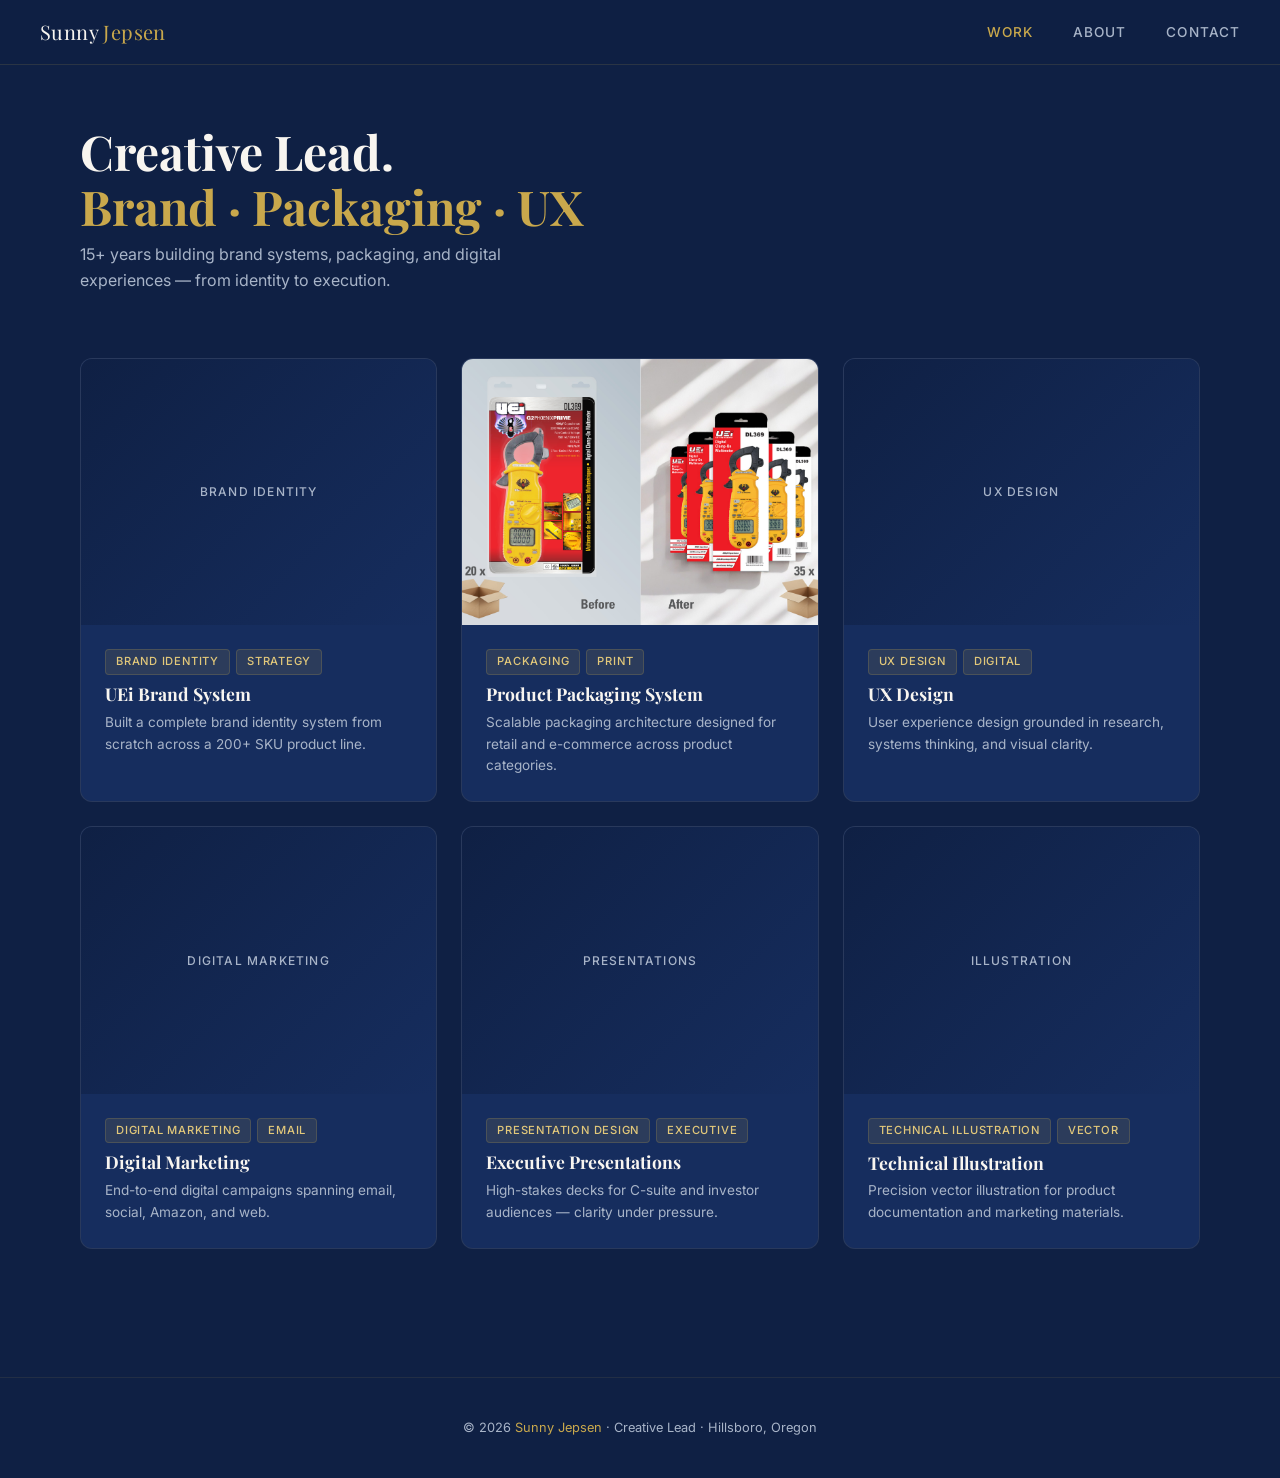
==== index.html @ 49282f58 "Add Packaging case study page and update homepage card" ====
<!DOCTYPE html>
<html lang="en">
<head>
  <meta charset="UTF-8" />
  <meta name="viewport" content="width=device-width, initial-scale=1.0" />
  <title>Sunny Jepsen — Creative Lead</title>
  <meta name="description" content="Portfolio of Sunny Jepsen, Creative Lead with 15+ years in brand identity, packaging, UX, and marketing design." />

  <!-- Fonts -->
  <link rel="preconnect" href="https://fonts.googleapis.com" />
  <link rel="preconnect" href="https://fonts.gstatic.com" crossorigin />
  <link href="https://fonts.googleapis.com/css2?family=Inter:wght@400;500;600&family=Playfair+Display:wght@700&display=swap" rel="stylesheet" />

  <!-- Styles -->
  <link rel="stylesheet" href="css/reset.css" />
  <link rel="stylesheet" href="css/style.css" />
</head>
<body>

  <!-- NAV -->
  <nav>
    <a href="index.html" class="nav-logo">Sunny <span>Jepsen</span></a>
    <ul class="nav-links">
      <li><a href="index.html" class="active">Work</a></li>
      <li><a href="about.html">About</a></li>
      <li><a href="contact.html">Contact</a></li>
    </ul>
  </nav>

  <main>

    <!-- PAGE HEADER -->
    <div class="page-header">
      <h1>Creative Lead.<br /><span>Brand · Packaging · UX</span></h1>
      <p>15+ years building brand systems, packaging, and digital experiences — from identity to execution.</p>
    </div>

    <!-- WORK GRID -->
    <div class="work-grid">

      <!-- Card 1 -->
      <a class="card" href="work/brand-identity.html">
        <div class="card-image placeholder" data-label="Brand Identity"></div>
        <div class="card-body">
          <div class="card-tags">
            <span class="tag">Brand Identity</span>
            <span class="tag">Strategy</span>
          </div>
          <h2 class="card-title">UEi Brand System</h2>
          <p class="card-desc">Built a complete brand identity system from scratch across a 200+ SKU product line.</p>
        </div>
      </a>

      <!-- Card 2 -->
      <a class="card" href="work/packaging.html">
        <div class="card-image">
  <img src="images/packaging/before-after.jpg" alt="UEi Product Packaging System" />
</div>
        <div class="card-body">
          <div class="card-tags">
            <span class="tag">Packaging</span>
            <span class="tag">Print</span>
          </div>
          <h2 class="card-title">Product Packaging System</h2>
          <p class="card-desc">Scalable packaging architecture designed for retail and e-commerce across product categories.</p>
        </div>
      </a>

      <!-- Card 3 -->
      <a class="card" href="work/ux-design.html">
        <div class="card-image placeholder" data-label="UX Design"></div>
        <div class="card-body">
          <div class="card-tags">
            <span class="tag">UX Design</span>
            <span class="tag">Digital</span>
          </div>
          <h2 class="card-title">UX Design</h2>
          <p class="card-desc">User experience design grounded in research, systems thinking, and visual clarity.</p>
        </div>
      </a>

      <!-- Card 4 -->
      <a class="card" href="work/digital-marketing.html">
        <div class="card-image placeholder" data-label="Digital Marketing"></div>
        <div class="card-body">
          <div class="card-tags">
            <span class="tag">Digital Marketing</span>
            <span class="tag">Email</span>
          </div>
          <h2 class="card-title">Digital Marketing</h2>
          <p class="card-desc">End-to-end digital campaigns spanning email, social, Amazon, and web.</p>
        </div>
      </a>

      <!-- Card 5 -->
      <a class="card" href="work/presentations.html">
        <div class="card-image placeholder" data-label="Presentations"></div>
        <div class="card-body">
          <div class="card-tags">
            <span class="tag">Presentation Design</span>
            <span class="tag">Executive</span>
          </div>
          <h2 class="card-title">Executive Presentations</h2>
          <p class="card-desc">High-stakes decks for C-suite and investor audiences — clarity under pressure.</p>
        </div>
      </a>

      <!-- Card 6 -->
      <a class="card" href="work/illustration.html">
        <div class="card-image placeholder" data-label="Illustration"></div>
        <div class="card-body">
          <div class="card-tags">
            <span class="tag">Technical Illustration</span>
            <span class="tag">Vector</span>
          </div>
          <h2 class="card-title">Technical Illustration</h2>
          <p class="card-desc">Precision vector illustration for product documentation and marketing materials.</p>
        </div>
      </a>

    </div>
  </main>

  <footer>
    <p>© 2026 <span>Sunny Jepsen</span> · Creative Lead · Hillsboro, Oregon</p>
  </footer>

  <script src="js/main.js"></script>
</body>
</html>
---- css/style.css ----
/* ── DESIGN TOKENS ── */
:root {
  --navy:      #0f2044;
  --navy-mid:  #162d5e;
  --gold:      #c9a84c;
  --gold-light:#e2c87a;
  --warm:      #f8f5f0;
  --warm-dark: #ede8e1;
  --white:     #ffffff;
  --text-primary:   #f8f5f0;
  --text-secondary: #a8b4c8;
  --text-dark:      #0f2044;

  --font-sans: 'Inter', system-ui, sans-serif;
  --font-display: 'Playfair Display', Georgia, serif;

  --space-xs:  0.5rem;
  --space-sm:  1rem;
  --space-md:  1.5rem;
  --space-lg:  2.5rem;
  --space-xl:  4rem;

  --radius-sm: 4px;
  --radius-md: 8px;
  --radius-lg: 12px;

  --transition: 0.25s ease;
  --max-width: 1200px;
}

/* ── BASE ── */
body {
  font-family: var(--font-sans);
  background-color: var(--navy);
  color: var(--text-primary);
  line-height: 1.6;
}

/* ── NAV ── */
nav {
  position: fixed;
  top: 0;
  left: 0;
  right: 0;
  z-index: 100;
  display: flex;
  align-items: center;
  justify-content: space-between;
  padding: var(--space-sm) var(--space-lg);
  background: rgba(15, 32, 68, 0.92);
  backdrop-filter: blur(12px);
  border-bottom: 1px solid rgba(201, 168, 76, 0.15);
}

.nav-logo {
  font-family: var(--font-display);
  font-size: 1.25rem;
  color: var(--warm);
  letter-spacing: 0.02em;
}

.nav-logo span {
  color: var(--gold);
}

.nav-links {
  display: flex;
  gap: var(--space-lg);
}

.nav-links a {
  font-size: 0.85rem;
  font-weight: 500;
  letter-spacing: 0.08em;
  text-transform: uppercase;
  color: var(--text-secondary);
  transition: color var(--transition);
}

.nav-links a:hover,
.nav-links a.active {
  color: var(--gold);
}

/* ── PAGE WRAPPER ── */
main {
  max-width: var(--max-width);
  margin: 0 auto;
  padding: calc(var(--space-xl) + 60px) var(--space-lg) var(--space-xl);
}

/* ── PAGE HEADER ── */
.page-header {
  margin-bottom: var(--space-xl);
}

.page-header h1 {
  font-family: var(--font-display);
  font-size: clamp(2rem, 4vw, 3rem);
  font-weight: 700;
  color: var(--warm);
  line-height: 1.15;
  margin-bottom: var(--space-xs);
}

.page-header h1 span {
  color: var(--gold);
}

.page-header p {
  font-size: 1rem;
  color: var(--text-secondary);
  max-width: 480px;
}

/* ── WORK GRID ── */
.work-grid {
  display: grid;
  grid-template-columns: repeat(3, 1fr);
  gap: var(--space-md);
}

/* ── PROJECT CARD ── */
.card {
  background: var(--navy-mid);
  border-radius: var(--radius-lg);
  overflow: hidden;
  border: 1px solid rgba(201, 168, 76, 0.1);
  transition: transform var(--transition), border-color var(--transition), box-shadow var(--transition);
  cursor: pointer;
}

.card:hover {
  transform: translateY(-4px);
  border-color: rgba(201, 168, 76, 0.4);
  box-shadow: 0 12px 32px rgba(0, 0, 0, 0.3);
}

.card-image {
  width: 100%;
  aspect-ratio: 4 / 3;
  background: var(--navy);
  overflow: hidden;
}

.card-image img {
  width: 100%;
  height: 100%;
  object-fit: cover;
  transition: transform 0.4s ease;
}

.card:hover .card-image img {
  transform: scale(1.04);
}

/* placeholder when no image yet */
.card-image.placeholder {
  display: flex;
  align-items: center;
  justify-content: center;
  background: linear-gradient(135deg, var(--navy) 0%, var(--navy-mid) 100%);
}

.card-image.placeholder::after {
  content: attr(data-label);
  font-size: 0.75rem;
  font-weight: 500;
  letter-spacing: 0.1em;
  text-transform: uppercase;
  color: var(--text-secondary);
}

.card-body {
  padding: var(--space-md);
}

.card-tags {
  display: flex;
  flex-wrap: wrap;
  gap: 6px;
  margin-bottom: var(--space-xs);
}

.tag {
  font-size: 0.7rem;
  font-weight: 500;
  letter-spacing: 0.07em;
  text-transform: uppercase;
  padding: 3px 10px;
  border-radius: var(--radius-sm);
  background: rgba(201, 168, 76, 0.12);
  color: var(--gold-light);
  border: 1px solid rgba(201, 168, 76, 0.2);
}

.card-title {
  font-family: var(--font-display);
  font-size: 1.1rem;
  font-weight: 700;
  color: var(--warm);
  margin-bottom: 6px;
  line-height: 1.3;
}

.card-desc {
  font-size: 0.85rem;
  color: var(--text-secondary);
  line-height: 1.6;
}

/* ── FOOTER ── */
footer {
  text-align: center;
  padding: var(--space-lg);
  font-size: 0.8rem;
  color: var(--text-secondary);
  border-top: 1px solid rgba(201, 168, 76, 0.1);
  margin-top: var(--space-xl);
}

footer span {
  color: var(--gold);
}

/* ── RESPONSIVE ── */
@media (max-width: 900px) {
  .work-grid {
    grid-template-columns: repeat(2, 1fr);
  }
}

@media (max-width: 580px) {
  .work-grid {
    grid-template-columns: 1fr;
  }

  nav {
    padding: var(--space-sm);
  }

  .nav-links {
    gap: var(--space-md);
  }

  main {
    padding-left: var(--space-sm);
    padding-right: var(--space-sm);
  }
}
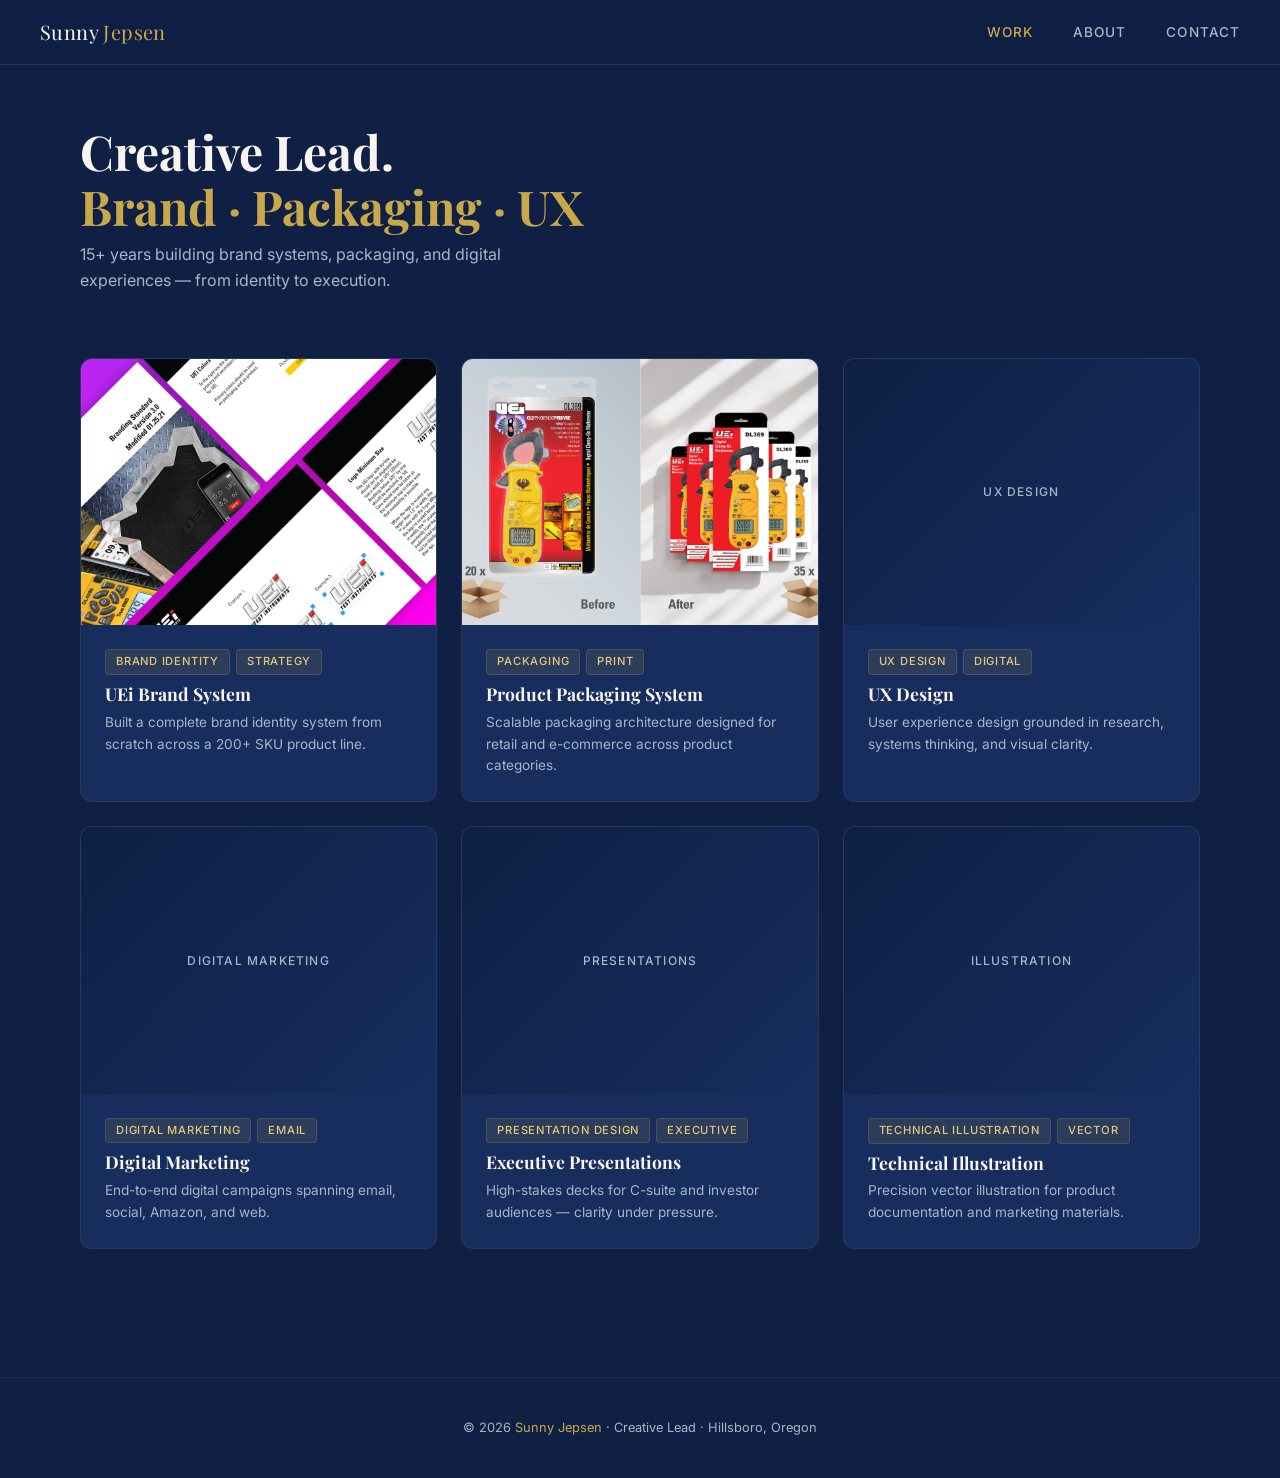
==== commit 0c57d1df: "Add Brand System case study and update homepage card" ====
--- a/index.html
+++ b/index.html
@@ -40,7 +40,9 @@
 
       <!-- Card 1 -->
       <a class="card" href="work/brand-identity.html">
-        <div class="card-image placeholder" data-label="Brand Identity"></div>
+        <div class="card-image">
+  <img src="images/brand/guidelines-cover.jpg" alt="UEi Brand System" />
+</div>
         <div class="card-body">
           <div class="card-tags">
             <span class="tag">Brand Identity</span>
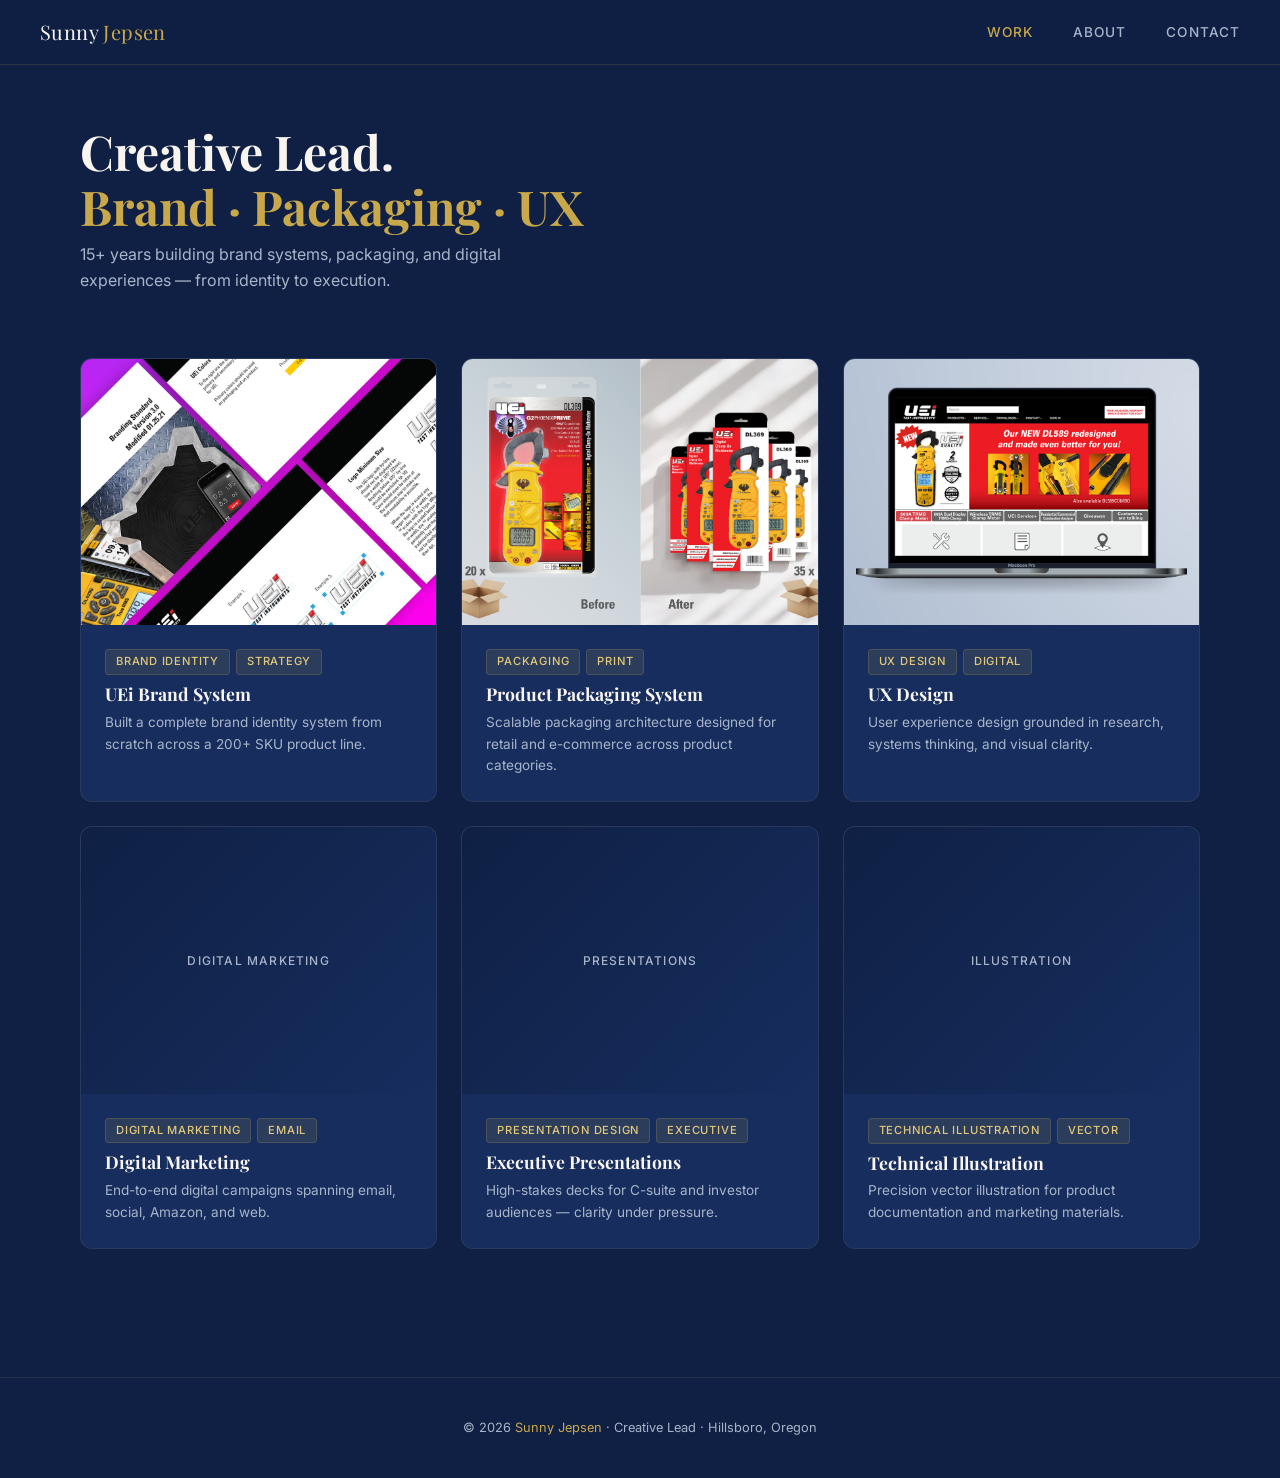
==== commit 18b4b182: "Add UX Design case study and update homepage card" ====
--- a/index.html
+++ b/index.html
@@ -70,7 +70,9 @@
 
       <!-- Card 3 -->
       <a class="card" href="work/ux-design.html">
-        <div class="card-image placeholder" data-label="UX Design"></div>
+        <div class="card-image">
+  <img src="images/ux/uei-homepage.png" alt="UX Design — UEi Website Redesign" />
+</div>
         <div class="card-body">
           <div class="card-tags">
             <span class="tag">UX Design</span>
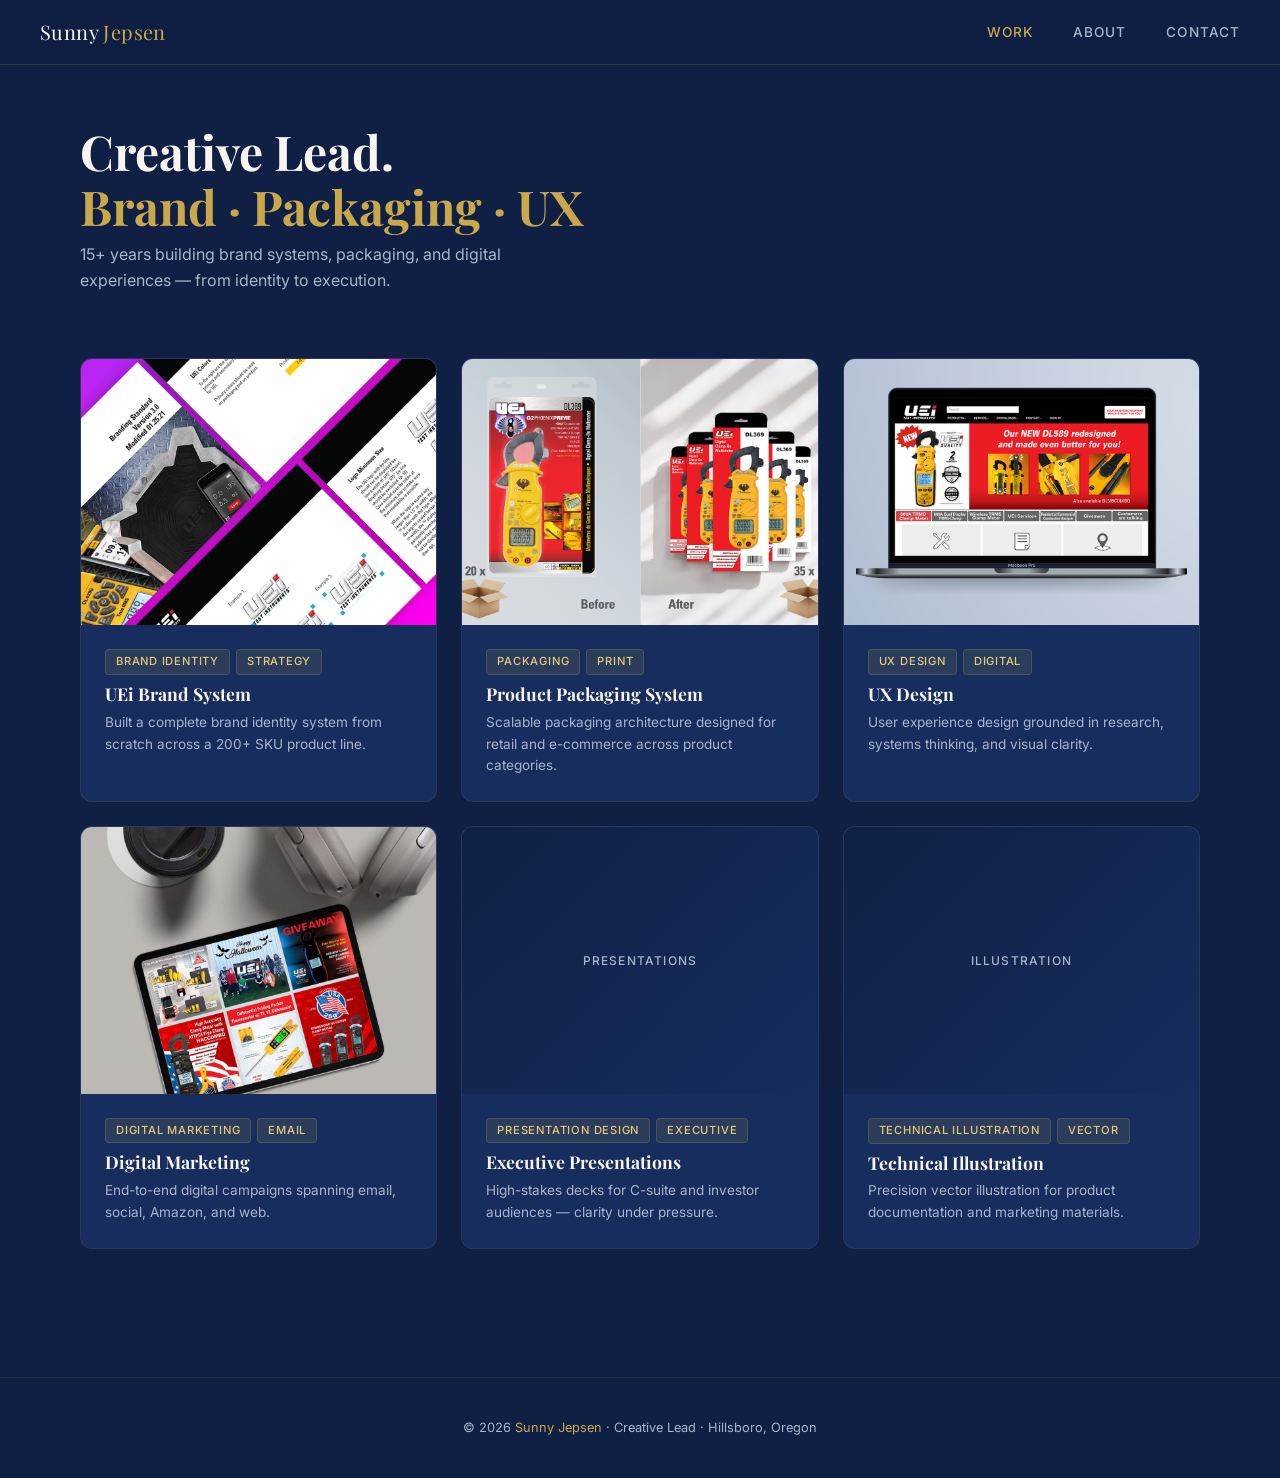
==== commit 5c00e58b: "Add Digital Marketing case study and update homepage card" ====
--- a/index.html
+++ b/index.html
@@ -85,7 +85,9 @@
 
       <!-- Card 4 -->
       <a class="card" href="work/digital-marketing.html">
-        <div class="card-image placeholder" data-label="Digital Marketing"></div>
+        <div class="card-image">
+  <img src="images/marketing/social-media.jpg" alt="Digital Marketing — UEi Social Media and Campaigns" />
+</div>
         <div class="card-body">
           <div class="card-tags">
             <span class="tag">Digital Marketing</span>
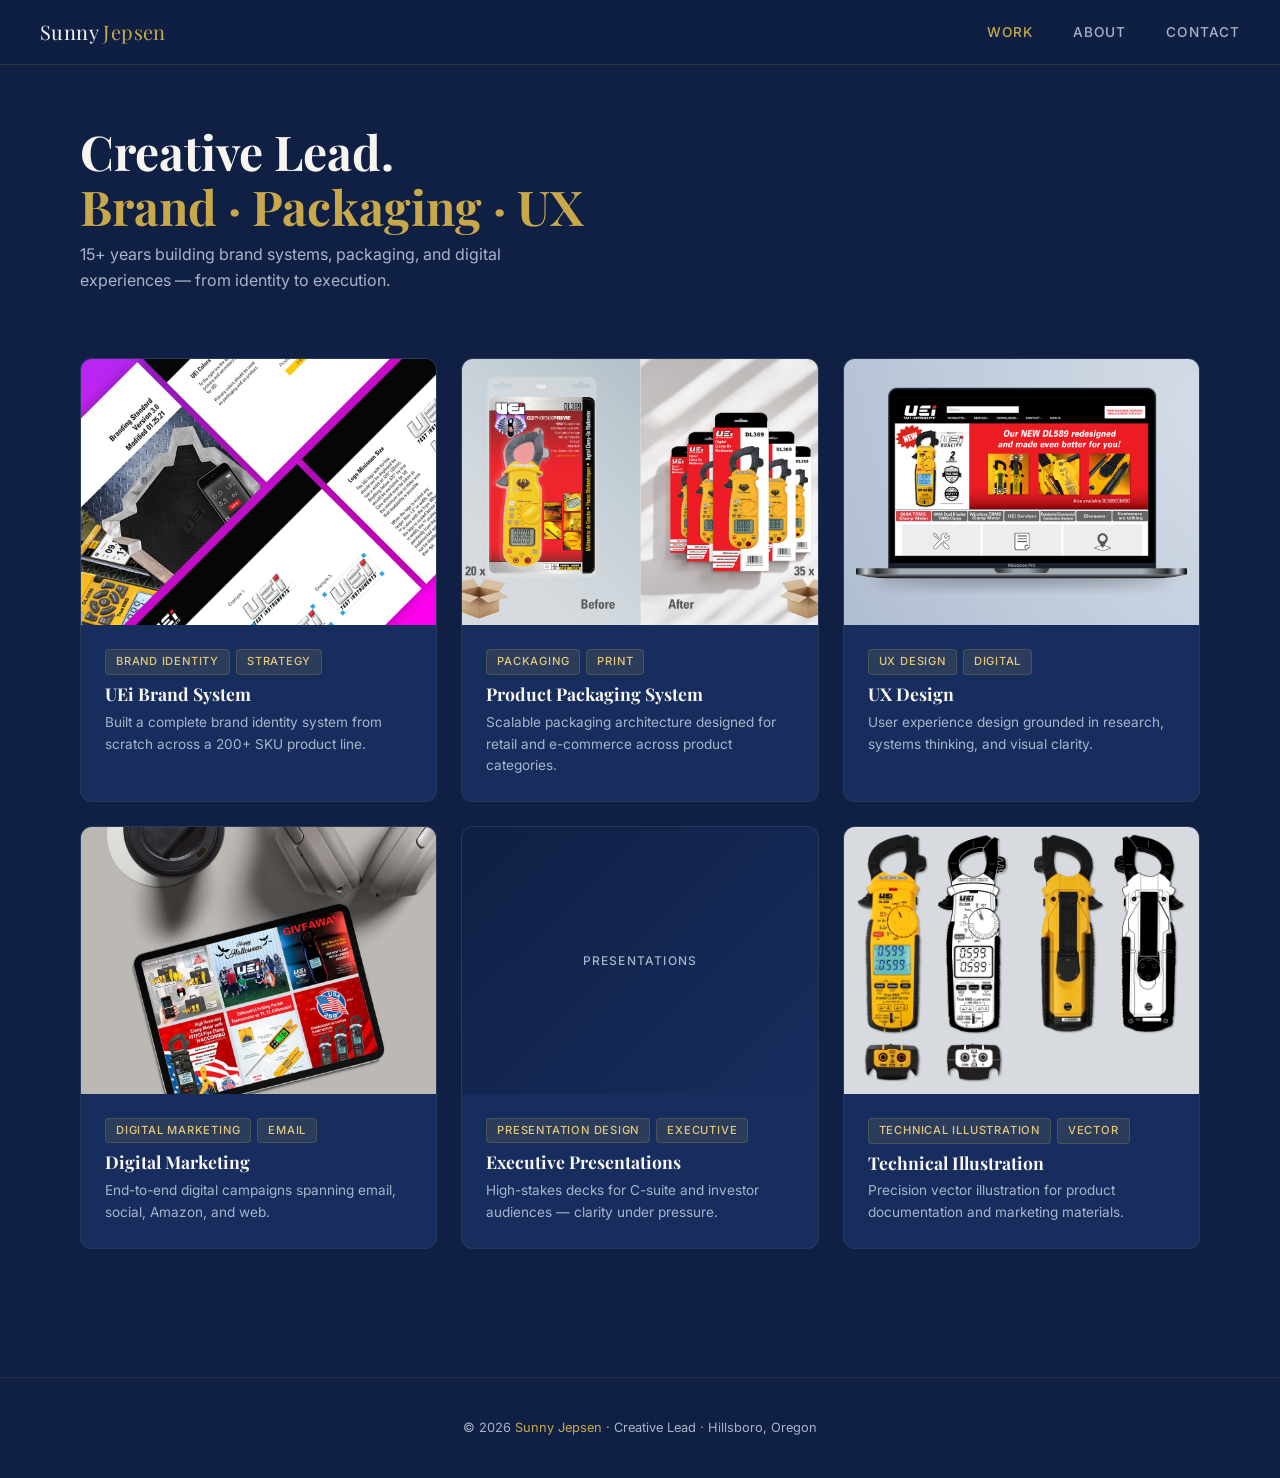
==== commit 782ea2cd: "Add Technical Illustration case study and update homepage card" ====
--- a/index.html
+++ b/index.html
@@ -113,7 +113,9 @@
 
       <!-- Card 6 -->
       <a class="card" href="work/illustration.html">
-        <div class="card-image placeholder" data-label="Illustration"></div>
+        <div class="card-image">
+  <img src="images/illustration/before-after.jpg" alt="Technical Illustration — UEi Product Manuals and Diagrams" />
+</div>
         <div class="card-body">
           <div class="card-tags">
             <span class="tag">Technical Illustration</span>
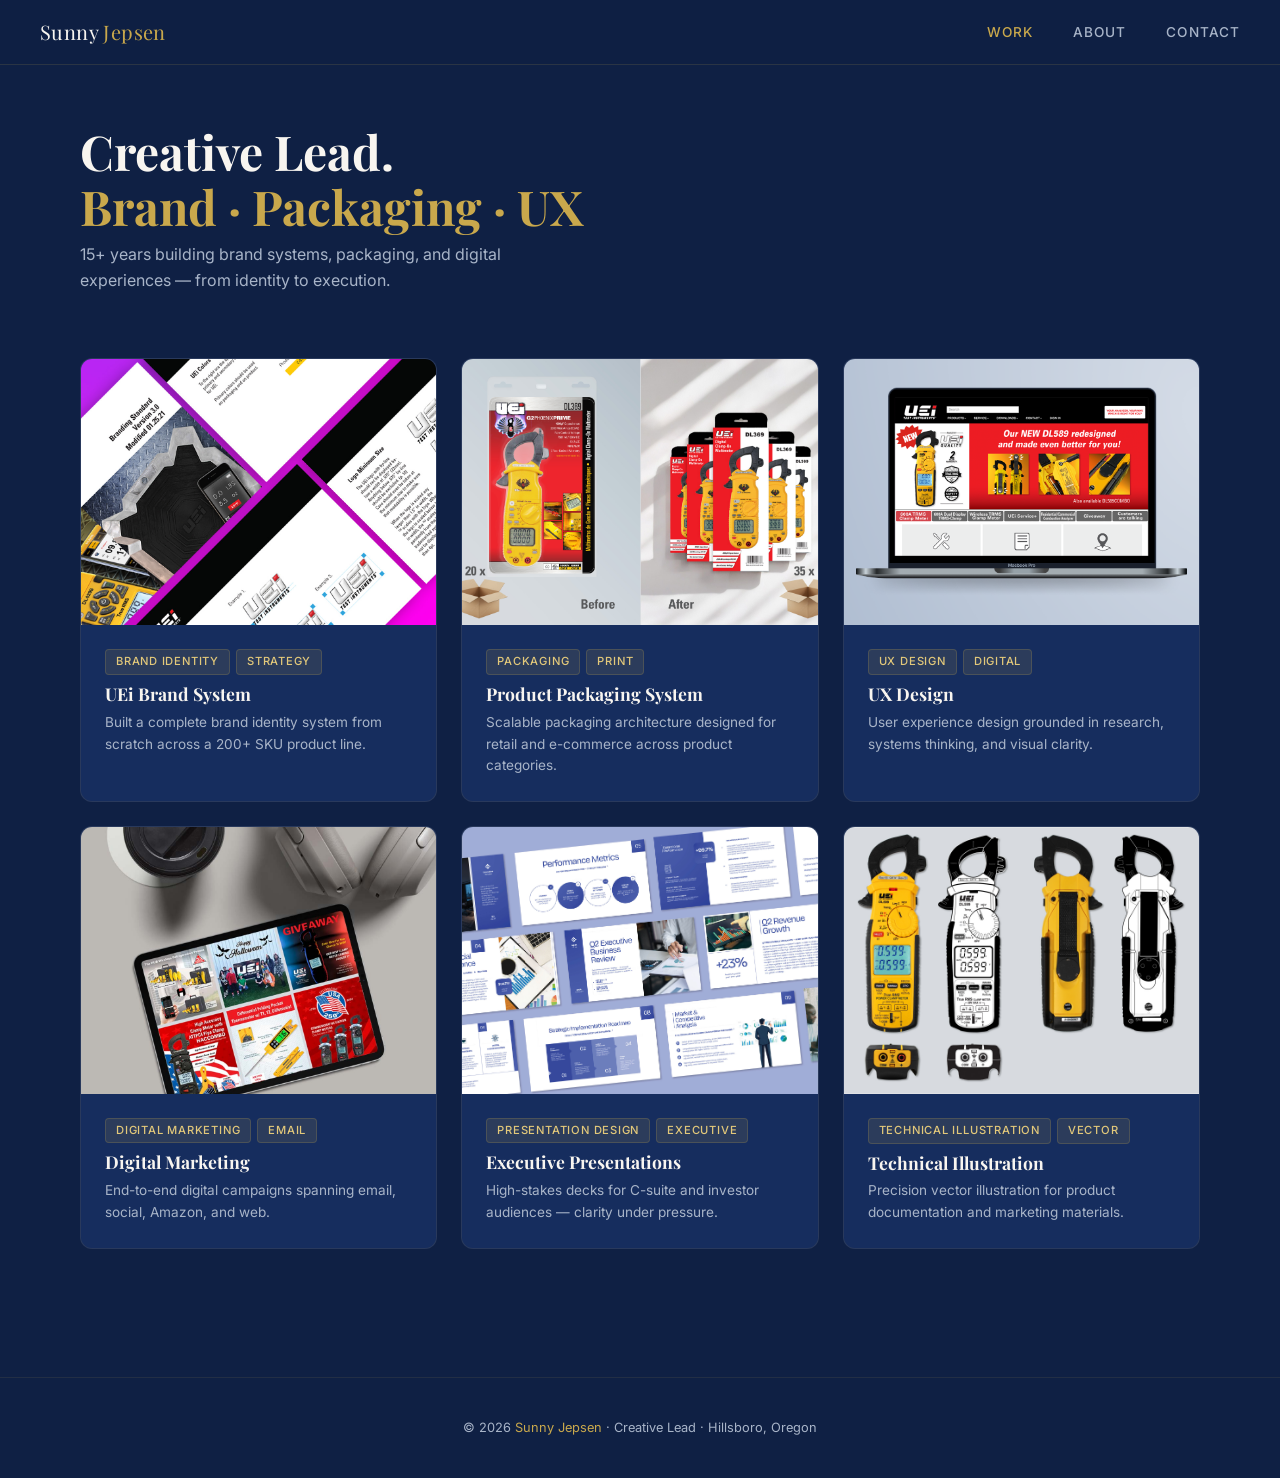
==== commit e795a6c2: "Add Executive Presentations case study and update homepage card" ====
--- a/index.html
+++ b/index.html
@@ -100,7 +100,9 @@
 
       <!-- Card 5 -->
       <a class="card" href="work/presentations.html">
-        <div class="card-image placeholder" data-label="Presentations"></div>
+        <div class="card-image">
+  <img src="images/presentations/executive-review.jpg" alt="Executive Presentations — Business Review and Launch Decks" />
+</div>
         <div class="card-body">
           <div class="card-tags">
             <span class="tag">Presentation Design</span>
